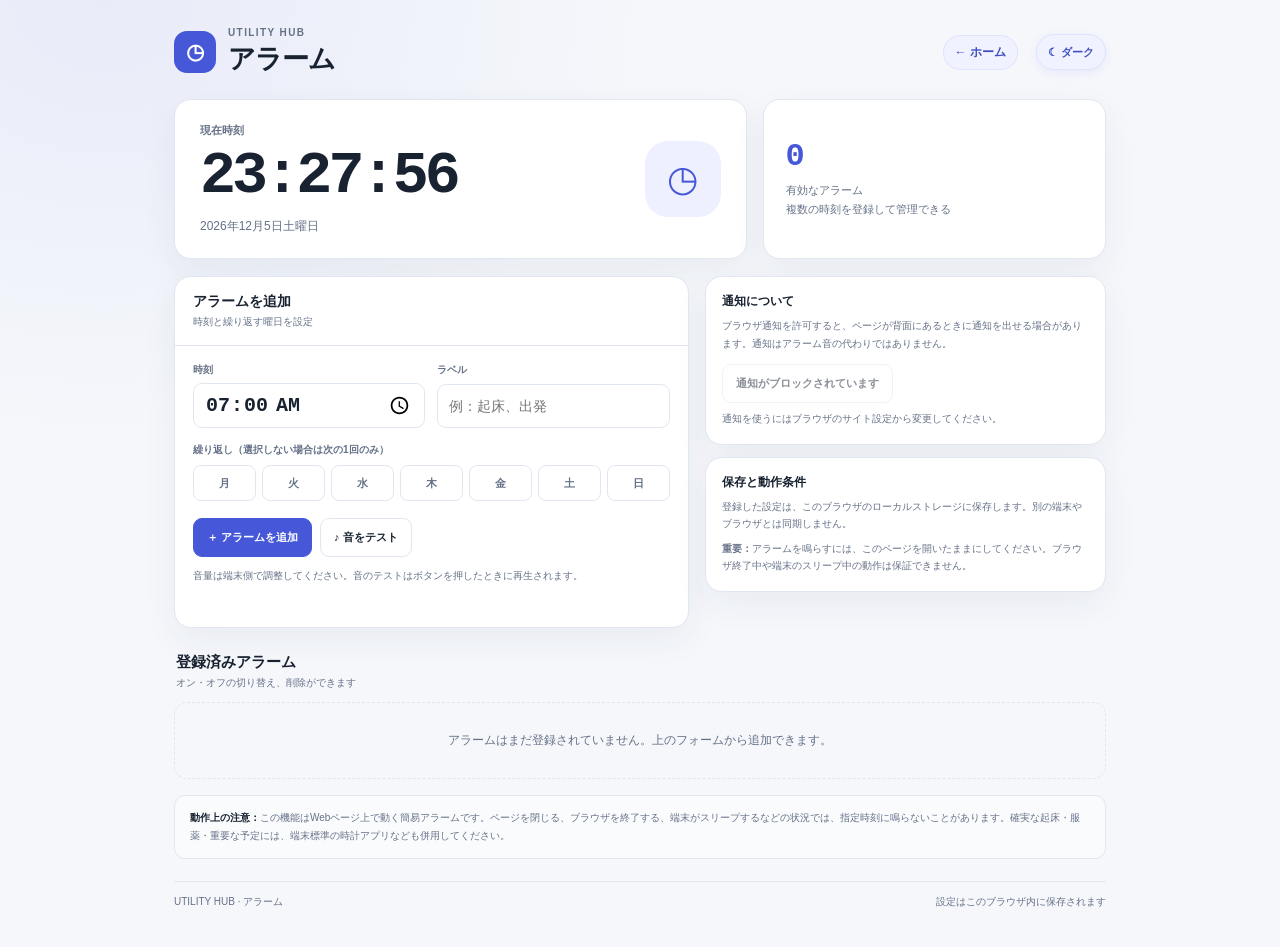
==== alarm.html @ e010d309 "Add browser alarm tool" ====
<!doctype html>
<html lang="ja">
<head>
  <meta charset="utf-8">
  <meta name="viewport" content="width=device-width, initial-scale=1">
  <meta name="theme-color" content="#f5f7fb">
  <title>UTILITY HUB | アラーム</title>
  <meta name="description" content="複数のアラームを登録し、曜日指定やスヌーズを設定できるブラウザアラームです。">
  <link rel="stylesheet" href="theme.css?v=20261124-alarm1">
  <script src="theme.js"></script>
  <style>
    :root {
      color-scheme: light;
      --ink: #182230;
      --muted: #657187;
      --line: #e1e7f0;
      --panel: #ffffff;
      --canvas: #f5f7fb;
      --accent: #4658d8;
      --accent-soft: #eef0ff;
      --shadow: 0 12px 34px rgba(28,43,77,.06);
    }
    * { box-sizing: border-box; }
    body {
      margin: 0; min-width: 320px; min-height: 100vh; color: var(--ink);
      background: radial-gradient(ellipse at 8% 0%, rgba(70,88,216,.07), transparent 34rem), var(--canvas);
      font-family: -apple-system, BlinkMacSystemFont, "Segoe UI", "Noto Sans JP", "Hiragino Kaku Gothic ProN", Meiryo, sans-serif;
    }
    button, input { font: inherit; }
    button { cursor: pointer; }
    .shell { width: min(980px,100%); margin: 0 auto; padding: 27px 24px 38px; }
    .topbar { display:flex; align-items:center; justify-content:space-between; gap:14px; margin-bottom:22px; }
    .brand { display:flex; align-items:center; gap:12px; min-width:0; }
    .brand-mark { display:grid; width:42px; height:42px; flex:0 0 42px; place-items:center; border-radius:13px; background:var(--accent); color:#fff; font-size:21px; font-weight:800; }
    .eyebrow { margin:0 0 3px; color:var(--muted); font-size:10px; font-weight:800; letter-spacing:.14em; }
    h1 { margin:0; font-size:clamp(20px,2.5vw,27px); font-weight:800; letter-spacing:-.04em; }
    .topbar-actions { display:flex; align-items:center; gap:8px; }
    .home-link { padding:8px 11px; border:1px solid #dfe3ff; border-radius:999px; background:#f0f2ff; color:#3e4dc0; font-size:12px; font-weight:700; text-decoration:none; white-space:nowrap; }
    .hero { display:grid; grid-template-columns:minmax(0,1.25fr) minmax(220px,.75fr); gap:16px; margin-bottom:17px; }
    .panel { min-width:0; border:1px solid var(--line); border-radius:17px; background:var(--panel); box-shadow:var(--shadow); overflow:hidden; }
    .clock-panel { display:flex; align-items:center; justify-content:space-between; gap:18px; padding:23px 25px; }
    .clock-label { color:var(--muted); font-size:11px; font-weight:750; }
    .clock { margin-top:4px; font:750 clamp(38px,7vw,60px)/1.15 ui-monospace,SFMono-Regular,Menlo,monospace; letter-spacing:-.065em; font-variant-numeric:tabular-nums; }
    .today { margin-top:7px; color:var(--muted); font-size:12px; }
    .clock-symbol { display:grid; width:76px; height:76px; flex:0 0 76px; place-items:center; border-radius:23px; background:var(--accent-soft); color:var(--accent); font-size:36px; }
    .summary-panel { display:flex; flex-direction:column; justify-content:center; padding:20px 22px; }
    .summary-number { font:800 32px/1.1 ui-monospace,SFMono-Regular,Menlo,monospace; color:var(--accent); }
    .summary-caption { margin-top:7px; color:var(--muted); font-size:11px; line-height:1.7; }
    .section-heading { display:flex; align-items:end; justify-content:space-between; gap:12px; margin:25px 2px 12px; }
    .section-heading h2 { margin:0; font-size:15px; font-weight:800; }
    .section-heading p { margin:4px 0 0; color:var(--muted); font-size:10px; }
    .alarm-layout { display:grid; grid-template-columns:minmax(0,1fr) minmax(270px,.78fr); align-items:start; gap:16px; }
    .panel-heading { padding:16px 18px; border-bottom:1px solid var(--line); }
    .panel-heading h2 { margin:0; font-size:14px; font-weight:800; }
    .panel-heading p { margin:4px 0 0; color:var(--muted); font-size:10px; }
    .panel-body { padding:17px 18px; }
    .form-grid { display:grid; grid-template-columns:1fr 1fr; gap:12px; }
    .field { display:grid; gap:6px; min-width:0; }
    .field label, .field-title { color:var(--muted); font-size:10px; font-weight:800; }
    .field input {
      width:100%; min-height:43px; padding:8px 11px; border:1px solid var(--line); border-radius:9px;
      outline:none; background:var(--panel); color:var(--ink); font-size:14px;
    }
    .field input:focus { border-color:var(--accent); box-shadow:0 0 0 3px rgba(70,88,216,.1); }
    input[type="time"] { font:700 20px ui-monospace,SFMono-Regular,Menlo,monospace; font-variant-numeric:tabular-nums; }
    .repeat-section { margin-top:15px; }
    .repeat-days { display:grid; grid-template-columns:repeat(7,minmax(0,1fr)); gap:6px; margin-top:8px; }
    .day-option { position:relative; display:block; }
    .day-option input { position:absolute; opacity:0; pointer-events:none; }
    .day-option span {
      display:grid; min-height:36px; place-items:center; border:1px solid var(--line); border-radius:8px;
      background:var(--panel); color:var(--muted); font-size:11px; font-weight:750; cursor:pointer;
    }
    .day-option input:checked + span { color:var(--accent); background:var(--accent-soft); border-color:#aeb8f3; }
    .day-option input:focus-visible + span { outline:3px solid rgba(130,146,255,.35); outline-offset:2px; }
    .form-actions { display:flex; flex-wrap:wrap; gap:8px; margin-top:17px; }
    .button { min-height:39px; padding:9px 13px; border:1px solid var(--line); border-radius:9px; background:var(--panel); color:var(--ink); font-size:11px; font-weight:750; }
    .button.primary { border-color:var(--accent); background:var(--accent); color:#fff; }
    .button:hover { filter:brightness(.97); }
    .button:disabled { cursor:not-allowed; opacity:.5; }
    .form-hint { margin:11px 0 0; color:var(--muted); font-size:10px; line-height:1.65; }
    .alarm-list { display:grid; gap:9px; }
    .alarm-empty { padding:27px 15px; border:1px dashed var(--line); border-radius:13px; color:var(--muted); text-align:center; font-size:12px; line-height:1.8; }
    .alarm-card { display:grid; grid-template-columns:minmax(0,1fr) auto; align-items:center; gap:12px; padding:14px 15px; border:1px solid var(--line); border-radius:13px; background:var(--panel); }
    .alarm-card.is-off { opacity:.62; }
    .alarm-time { font:750 27px/1.2 ui-monospace,SFMono-Regular,Menlo,monospace; letter-spacing:-.04em; font-variant-numeric:tabular-nums; }
    .alarm-label { overflow:hidden; margin-top:4px; color:var(--ink); font-size:12px; font-weight:750; text-overflow:ellipsis; white-space:nowrap; }
    .alarm-detail { margin-top:5px; color:var(--muted); font-size:10px; line-height:1.6; }
    .alarm-controls { display:flex; align-items:center; gap:7px; }
    .toggle-button { min-width:58px; padding:8px 10px; border:1px solid #c7ceef; border-radius:999px; background:var(--accent-soft); color:var(--accent); font-size:10px; font-weight:800; }
    .toggle-button[aria-pressed="false"] { border-color:var(--line); background:transparent; color:var(--muted); }
    .delete-button { width:32px; height:32px; border:1px solid var(--line); border-radius:8px; background:transparent; color:var(--muted); font-size:15px; }
    .side-stack { display:grid; gap:12px; }
    .side-card { padding:16px; }
    .side-card h3 { margin:0; font-size:12px; }
    .side-card p { margin:7px 0 0; color:var(--muted); font-size:10px; line-height:1.75; }
    .ring-panel { margin:0 0 16px; padding:17px; border:1px solid #e9a3a0; border-radius:14px; background:#fff4f2; color:#772b26; }
    .ring-panel[hidden] { display:none; }
    .ring-panel h2 { margin:0; font-size:15px; }
    .ring-panel p { margin:5px 0 12px; font-size:11px; }
    .ring-entry { display:flex; align-items:center; justify-content:space-between; gap:10px; padding:9px 0; border-top:1px solid rgba(160,60,50,.18); }
    .ring-entry strong { font-size:12px; }
    .ring-actions { display:flex; gap:6px; }
    .ring-actions button { padding:7px 9px; border:1px solid #d99b96; border-radius:8px; background:#fff; color:#772b26; font-size:10px; font-weight:800; }
    .ring-actions .snooze { background:#772b26; border-color:#772b26; color:#fff; }
    .notice { margin-top:16px; padding:13px 15px; border:1px solid var(--line); border-radius:11px; background:rgba(255,255,255,.55); color:var(--muted); font-size:10px; line-height:1.8; }
    .notice strong { color:var(--ink); }
    .status-line { min-height:17px; margin-top:8px; color:var(--muted); font-size:10px; }
    footer { display:flex; justify-content:space-between; flex-wrap:wrap; gap:8px 14px; margin-top:22px; padding-top:13px; border-top:1px solid var(--line); color:var(--muted); font-size:10px; }
    @media(max-width:760px) {
      .hero { grid-template-columns:1fr; }
      .summary-panel { min-height:95px; }
      .alarm-layout { grid-template-columns:1fr; }
    }
    @media(max-width:520px) {
      .shell { padding:19px 13px 28px; }
      .topbar { align-items:flex-start; }
      .brand-mark { width:38px; height:38px; flex-basis:38px; }
      .home-link { padding:7px 9px; font-size:10px; }
      .clock-panel { padding:19px; }
      .clock-symbol { width:58px; height:58px; flex-basis:58px; border-radius:18px; font-size:28px; }
      .panel-body { padding:14px; }
      .form-grid { grid-template-columns:1fr; }
      .alarm-time { font-size:24px; }
      .alarm-card { padding:12px; }
      .alarm-controls { gap:5px; }
      .toggle-button { min-width:52px; padding:7px 8px; }
    }
    @media(max-width:360px) {
      .topbar { flex-wrap:wrap; }
      .repeat-days { gap:3px; }
      .day-option span { min-height:33px; font-size:10px; }
      .ring-entry { align-items:flex-start; flex-direction:column; }
    }
    html[data-theme="dark"] body { background:var(--canvas) !important; }
    html[data-theme="dark"] .clock-panel,
    html[data-theme="dark"] .summary-panel,
    html[data-theme="dark"] .alarm-card,
    html[data-theme="dark"] .side-card { background:#172337 !important; border-color:var(--line) !important; color:var(--ink) !important; }
    html[data-theme="dark"] .clock,
    html[data-theme="dark"] .alarm-time,
    html[data-theme="dark"] .alarm-label,
    html[data-theme="dark"] .side-card h3 { color:var(--ink) !important; }
    html[data-theme="dark"] .clock-symbol { background:#2c3965 !important; color:#d7ddff !important; }
    html[data-theme="dark"] .day-option span,
    html[data-theme="dark"] .button,
    html[data-theme="dark"] .delete-button { background:#202d42; border-color:var(--line); color:var(--ink); }
    html[data-theme="dark"] .day-option input:checked + span { background:#2c3965; border-color:#5366a8; color:#e5e9ff; }
    html[data-theme="dark"] .button.primary { background:#5366df !important; border-color:#6878ef !important; color:#fff !important; }
    html[data-theme="dark"] .ring-panel { color:#ffd9d5; background:#38201f; border-color:#87514d; }
    html[data-theme="dark"] .ring-entry { border-color:#70433f; }
    html[data-theme="dark"] .ring-actions button { color:#ffd9d5; background:#4b2927; border-color:#87514d; }
    html[data-theme="dark"] .ring-actions .snooze { color:#fff; background:#a64d46; border-color:#a64d46; }
    html[data-theme="dark"] .notice { background:#172337; border-color:var(--line); }
    html[data-theme="dark"] .notice strong { color:var(--ink); }
  </style>
</head>
<body>
  <main class="shell">
    <header class="topbar">
      <div class="brand">
        <div class="brand-mark" aria-hidden="true">◷</div>
        <div>
          <p class="eyebrow">UTILITY HUB</p>
          <h1>アラーム</h1>
        </div>
      </div>
      <div class="topbar-actions">
        <a class="home-link" href="index.html">← ホーム</a>
      </div>
    </header>

    <section class="hero" aria-label="現在時刻とアラームの概要">
      <div class="panel clock-panel">
        <div>
          <div class="clock-label">現在時刻</div>
          <div class="clock" id="clock">--:--:--</div>
          <div class="today" id="today">日付を読み込み中</div>
        </div>
        <div class="clock-symbol" aria-hidden="true">◷</div>
      </div>
      <div class="panel summary-panel">
        <div class="summary-number" id="enabled-count">0</div>
        <div class="summary-caption">有効なアラーム<br>複数の時刻を登録して管理できる</div>
      </div>
    </section>

    <section class="ring-panel" id="ring-panel" aria-live="assertive" hidden>
      <h2>アラーム鳴動中</h2>
      <p>停止するか、5分後にもう一度知らせるか選択してください。</p>
      <div id="ring-list"></div>
    </section>

    <div class="alarm-layout">
      <section class="panel">
        <div class="panel-heading">
          <h2>アラームを追加</h2>
          <p>時刻と繰り返す曜日を設定</p>
        </div>
        <form class="panel-body" id="alarm-form">
          <div class="form-grid">
            <div class="field">
              <label for="alarm-time">時刻</label>
              <input id="alarm-time" type="time" value="07:00" required>
            </div>
            <div class="field">
              <label for="alarm-label">ラベル</label>
              <input id="alarm-label" type="text" maxlength="40" placeholder="例：起床、出発">
            </div>
          </div>
          <div class="repeat-section">
            <div class="field-title">繰り返し（選択しない場合は次の1回のみ）</div>
            <div class="repeat-days" role="group" aria-label="繰り返す曜日">
              <label class="day-option"><input type="checkbox" value="1"><span>月</span></label>
              <label class="day-option"><input type="checkbox" value="2"><span>火</span></label>
              <label class="day-option"><input type="checkbox" value="3"><span>水</span></label>
              <label class="day-option"><input type="checkbox" value="4"><span>木</span></label>
              <label class="day-option"><input type="checkbox" value="5"><span>金</span></label>
              <label class="day-option"><input type="checkbox" value="6"><span>土</span></label>
              <label class="day-option"><input type="checkbox" value="0"><span>日</span></label>
            </div>
          </div>
          <div class="form-actions">
            <button class="button primary" type="submit">＋ アラームを追加</button>
            <button class="button" type="button" id="test-sound">♪ 音をテスト</button>
          </div>
          <p class="form-hint">音量は端末側で調整してください。音のテストはボタンを押したときに再生されます。</p>
          <div class="status-line" id="form-status" role="status"></div>
        </form>
      </section>

      <aside class="side-stack">
        <section class="panel side-card">
          <h3>通知について</h3>
          <p>ブラウザ通知を許可すると、ページが背面にあるときに通知を出せる場合があります。通知はアラーム音の代わりではありません。</p>
          <button class="button" type="button" id="notification-button" style="margin-top:12px">通知を許可する</button>
          <p id="notification-status" role="status"></p>
        </section>
        <section class="panel side-card">
          <h3>保存と動作条件</h3>
          <p>登録した設定は、このブラウザのローカルストレージに保存します。別の端末やブラウザとは同期しません。</p>
          <p><strong>重要：</strong>アラームを鳴らすには、このページを開いたままにしてください。ブラウザ終了中や端末のスリープ中の動作は保証できません。</p>
        </section>
      </aside>
    </div>

    <section>
      <div class="section-heading">
        <div>
          <h2>登録済みアラーム</h2>
          <p>オン・オフの切り替え、削除ができます</p>
        </div>
      </div>
      <div class="alarm-list" id="alarm-list">
        <div class="alarm-empty">アラームはまだ登録されていません。</div>
      </div>
    </section>

    <div class="notice">
      <strong>動作上の注意：</strong>この機能はWebページ上で動く簡易アラームです。ページを閉じる、ブラウザを終了する、端末がスリープするなどの状況では、指定時刻に鳴らないことがあります。確実な起床・服薬・重要な予定には、端末標準の時計アプリなども併用してください。
    </div>

    <footer>
      <span>UTILITY HUB · アラーム</span>
      <span>設定はこのブラウザ内に保存されます</span>
    </footer>
  </main>

  <script>
    (function () {
      "use strict";

      const STORAGE_KEY = "utility-hub-alarms-v1";
      const LATE_GRACE_MS = 2 * 60 * 1000;
      const SNOOZE_MS = 5 * 60 * 1000;
      const alarms = loadAlarms();
      const ringingIds = new Set();
      let audioContext = null;
      let buzzerTimer = null;
      let toneIndex = 0;

      const clockElement = document.getElementById("clock");
      const todayElement = document.getElementById("today");
      const countElement = document.getElementById("enabled-count");
      const alarmListElement = document.getElementById("alarm-list");
      const ringPanel = document.getElementById("ring-panel");
      const ringListElement = document.getElementById("ring-list");
      const statusElement = document.getElementById("form-status");

      function loadAlarms() {
        try {
          const value = JSON.parse(localStorage.getItem(STORAGE_KEY) || "[]");
          if (!Array.isArray(value)) return [];
          return value.filter(function (alarm) {
            return alarm && typeof alarm.id === "string" &&
              /^\d{2}:\d{2}$/.test(alarm.time) &&
              Array.isArray(alarm.days);
          }).map(function (alarm) {
            return {
              id: alarm.id,
              time: alarm.time,
              label: String(alarm.label || "アラーム").slice(0, 40),
              days: alarm.days.map(Number).filter(function (day) { return day >= 0 && day <= 6; }),
              enabled: Boolean(alarm.enabled),
              nextAt: Number.isFinite(Number(alarm.nextAt)) ? Number(alarm.nextAt) : null,
              snoozeUntil: Number.isFinite(Number(alarm.snoozeUntil)) ? Number(alarm.snoozeUntil) : null
            };
          });
        } catch (error) {
          return [];
        }
      }

      function saveAlarms() {
        try {
          localStorage.setItem(STORAGE_KEY, JSON.stringify(alarms));
        } catch (error) {
          setStatus("保存できませんでした。ブラウザの保存容量やプライベート設定を確認してください。");
        }
      }

      function setStatus(message) {
        statusElement.textContent = message || "";
      }

      function nextOccurrence(time, days, afterTime) {
        const parts = time.split(":").map(Number);
        const hour = parts[0];
        const minute = parts[1];
        const base = new Date(afterTime);
        for (let offset = 0; offset <= 7; offset += 1) {
          const candidate = new Date(base);
          candidate.setDate(base.getDate() + offset);
          candidate.setHours(hour, minute, 0, 0);
          const dayAllowed = days.length === 0 || days.indexOf(candidate.getDay()) !== -1;
          if (dayAllowed && candidate.getTime() > afterTime) {
            return candidate.getTime();
          }
        }
        return null;
      }

      function updateClock() {
        const now = new Date();
        clockElement.textContent = now.toLocaleTimeString("ja-JP", {
          hour: "2-digit", minute: "2-digit", second: "2-digit", hour12: false
        });
        todayElement.textContent = now.toLocaleDateString("ja-JP", {
          year: "numeric", month: "long", day: "numeric", weekday: "long"
        });
      }

      function formatNext(timestamp) {
        if (!timestamp) return "次回時刻は未設定";
        return "次回 " + new Date(timestamp).toLocaleString("ja-JP", {
          month: "numeric", day: "numeric", weekday: "short",
          hour: "2-digit", minute: "2-digit", hour12: false
        });
      }

      function repeatText(days) {
        if (!days || days.length === 0) return "1回のみ";
        const labels = ["日", "月", "火", "水", "木", "金", "土"];
        return days.slice().sort(function (a, b) {
          return [1, 2, 3, 4, 5, 6, 0].indexOf(a) - [1, 2, 3, 4, 5, 6, 0].indexOf(b);
        }).map(function (day) { return labels[day]; }).join("・") + "曜日";
      }

      function makeElement(tag, className, text) {
        const element = document.createElement(tag);
        if (className) element.className = className;
        if (text !== undefined) element.textContent = text;
        return element;
      }

      function renderAlarms() {
        alarmListElement.textContent = "";
        const enabledCount = alarms.filter(function (alarm) { return alarm.enabled; }).length;
        countElement.textContent = String(enabledCount);

        if (alarms.length === 0) {
          alarmListElement.appendChild(makeElement("div", "alarm-empty",
            "アラームはまだ登録されていません。上のフォームから追加できます。"));
          return;
        }

        alarms.slice().sort(function (a, b) {
          return a.time.localeCompare(b.time);
        }).forEach(function (alarm) {
          const card = makeElement("article", "alarm-card" + (alarm.enabled ? "" : " is-off"));
          const info = makeElement("div", "alarm-info");
          info.appendChild(makeElement("div", "alarm-time", alarm.time));
          info.appendChild(makeElement("div", "alarm-label", alarm.label || "アラーム"));
          let detailText = repeatText(alarm.days);
          if (alarm.snoozeUntil) {
            detailText += " · スヌーズ " + formatNext(alarm.snoozeUntil).replace("次回 ", "");
          } else if (alarm.enabled) {
            detailText += " · " + formatNext(alarm.nextAt);
          }
          info.appendChild(makeElement("div", "alarm-detail", detailText));

          const controls = makeElement("div", "alarm-controls");
          const toggle = makeElement("button", "toggle-button", alarm.enabled ? "オン" : "オフ");
          toggle.type = "button";
          toggle.setAttribute("aria-pressed", String(alarm.enabled));
          toggle.setAttribute("aria-label", alarm.label + "を" + (alarm.enabled ? "オフ" : "オン") + "にする");
          toggle.addEventListener("click", function () {
            alarm.enabled = !alarm.enabled;
            alarm.snoozeUntil = null;
            ringingIds.delete(alarm.id);
            if (alarm.enabled) {
              alarm.nextAt = nextOccurrence(alarm.time, alarm.days, Date.now());
              unlockAudio();
            } else {
              alarm.nextAt = null;
            }
            stopBuzzerIfIdle();
            saveAlarms();
            renderAlarms();
            renderRinging();
          });

          const remove = makeElement("button", "delete-button", "×");
          remove.type = "button";
          remove.setAttribute("aria-label", alarm.label + "を削除");
          remove.addEventListener("click", function () {
            const index = alarms.findIndex(function (item) { return item.id === alarm.id; });
            if (index !== -1) alarms.splice(index, 1);
            ringingIds.delete(alarm.id);
            stopBuzzerIfIdle();
            saveAlarms();
            renderAlarms();
            renderRinging();
          });
          controls.append(toggle, remove);
          card.append(info, controls);
          alarmListElement.appendChild(card);
        });
      }

      function renderRinging() {
        ringListElement.textContent = "";
        const active = alarms.filter(function (alarm) { return ringingIds.has(alarm.id); });
        ringPanel.hidden = active.length === 0;
        active.forEach(function (alarm) {
          const row = makeElement("div", "ring-entry");
          row.appendChild(makeElement("strong", "", alarm.time + " · " + alarm.label));
          const actions = makeElement("div", "ring-actions");
          const snooze = makeElement("button", "snooze", "5分スヌーズ");
          snooze.type = "button";
          snooze.addEventListener("click", function () {
            alarm.snoozeUntil = Date.now() + SNOOZE_MS;
            ringingIds.delete(alarm.id);
            stopBuzzerIfIdle();
            saveAlarms();
            renderAlarms();
            renderRinging();
          });
          const dismiss = makeElement("button", "", "停止");
          dismiss.type = "button";
          dismiss.addEventListener("click", function () {
            ringingIds.delete(alarm.id);
            alarm.snoozeUntil = null;
            stopBuzzerIfIdle();
            saveAlarms();
            renderAlarms();
            renderRinging();
          });
          actions.append(snooze, dismiss);
          row.appendChild(actions);
          ringListElement.appendChild(row);
        });
      }

      function unlockAudio() {
        const AudioContextClass = window.AudioContext || window.webkitAudioContext;
        if (!AudioContextClass) return;
        try {
          if (!audioContext) audioContext = new AudioContextClass();
          if (audioContext.state === "suspended") audioContext.resume().catch(function () {});
        } catch (error) {
          // Audio can be unavailable in some browser configurations.
        }
      }

      function playTone(frequency, duration) {
        unlockAudio();
        if (!audioContext || audioContext.state !== "running") return;
        try {
          const oscillator = audioContext.createOscillator();
          const gain = audioContext.createGain();
          const start = audioContext.currentTime;
          oscillator.type = "sine";
          oscillator.frequency.setValueAtTime(frequency, start);
          gain.gain.setValueAtTime(0.0001, start);
          gain.gain.exponentialRampToValueAtTime(0.16, start + 0.025);
          gain.gain.exponentialRampToValueAtTime(0.0001, start + duration);
          oscillator.connect(gain);
          gain.connect(audioContext.destination);
          oscillator.start(start);
          oscillator.stop(start + duration + 0.02);
        } catch (error) {
          // Audio output may be blocked by the browser or device.
        }
      }

      function startBuzzer() {
        if (buzzerTimer) return;
        toneIndex = 0;
        playTone(880, 0.38);
        buzzerTimer = window.setInterval(function () {
          const frequencies = [880, 660, 880, 990];
          playTone(frequencies[toneIndex % frequencies.length], 0.38);
          toneIndex += 1;
        }, 650);
      }

      function stopBuzzerIfIdle() {
        if (ringingIds.size === 0 && buzzerTimer) {
          window.clearInterval(buzzerTimer);
          buzzerTimer = null;
        }
      }

      function announceAlarm(alarm) {
        startBuzzer();
        if ("Notification" in window && Notification.permission === "granted") {
          try {
            new Notification("アラーム", {
              body: alarm.time + " · " + alarm.label,
              tag: "utility-hub-alarm-" + alarm.id
            });
          } catch (error) {
            // Notifications are optional; the in-page alarm remains available.
          }
        }
      }

      function checkAlarms() {
        const now = Date.now();
        let changed = false;
        alarms.forEach(function (alarm) {
          if (alarm.snoozeUntil && now >= alarm.snoozeUntil) {
            alarm.snoozeUntil = null;
            ringingIds.add(alarm.id);
            announceAlarm(alarm);
            changed = true;
            return;
          }
          if (!alarm.enabled || !alarm.nextAt || now < alarm.nextAt) return;

          const lateness = now - alarm.nextAt;
          if (lateness <= LATE_GRACE_MS) {
            ringingIds.add(alarm.id);
            announceAlarm(alarm);
          }
          if (alarm.days.length > 0) {
            alarm.nextAt = nextOccurrence(alarm.time, alarm.days, now);
          } else {
            alarm.enabled = false;
            alarm.nextAt = null;
          }
          changed = true;
        });
        if (changed) {
          saveAlarms();
          renderAlarms();
          renderRinging();
        }
      }

      document.getElementById("alarm-form").addEventListener("submit", function (event) {
        event.preventDefault();
        const time = document.getElementById("alarm-time").value;
        const label = document.getElementById("alarm-label").value.trim() || "アラーム";
        const days = Array.from(document.querySelectorAll(".repeat-days input:checked"))
          .map(function (input) { return Number(input.value); });
        if (!/^\d{2}:\d{2}$/.test(time)) {
          setStatus("時刻を入力してください。");
          return;
        }
        const alarm = {
          id: String(Date.now()) + "-" + Math.random().toString(36).slice(2, 8),
          time: time,
          label: label,
          days: days,
          enabled: true,
          nextAt: nextOccurrence(time, days, Date.now()),
          snoozeUntil: null
        };
        alarms.push(alarm);
        unlockAudio();
        saveAlarms();
        renderAlarms();
        setStatus("「" + label + "」を登録しました。");
        document.getElementById("alarm-label").value = "";
      });

      document.getElementById("test-sound").addEventListener("click", function () {
        unlockAudio();
        playTone(880, 0.28);
        window.setTimeout(function () { playTone(660, 0.28); }, 350);
        setStatus("音を再生しました。聞こえない場合は端末の音量やブラウザの設定を確認してください。");
      });

      document.getElementById("notification-button").addEventListener("click", function () {
        const status = document.getElementById("notification-status");
        if (!("Notification" in window)) {
          status.textContent = "このブラウザは通知に対応していません。";
          return;
        }
        Notification.requestPermission().then(function (permission) {
          status.textContent = permission === "granted"
            ? "通知が許可されました。"
            : "通知は許可されませんでした。";
          updateNotificationButton();
        }).catch(function () {
          status.textContent = "通知の許可を取得できませんでした。";
        });
      });

      function updateNotificationButton() {
        const button = document.getElementById("notification-button");
        const status = document.getElementById("notification-status");
        if (!("Notification" in window)) {
          button.textContent = "通知に非対応";
          button.disabled = true;
          status.textContent = "ブラウザ通知は利用できません。";
        } else if (Notification.permission === "granted") {
          button.textContent = "通知は許可済み";
          button.disabled = true;
          status.textContent = "アラーム時に通知を表示します。";
        } else if (Notification.permission === "denied") {
          button.textContent = "通知がブロックされています";
          button.disabled = true;
          status.textContent = "通知を使うにはブラウザのサイト設定から変更してください。";
        }
      }

      function recoverMissedAlarms() {
        const now = Date.now();
        let changed = false;
        alarms.forEach(function (alarm) {
          if (alarm.snoozeUntil && alarm.snoozeUntil <= now) {
            if (now - alarm.snoozeUntil <= LATE_GRACE_MS) {
              ringingIds.add(alarm.id);
              announceAlarm(alarm);
            }
            alarm.snoozeUntil = null;
            changed = true;
          }
          if (alarm.enabled && alarm.nextAt && alarm.nextAt <= now) {
            if (now - alarm.nextAt <= LATE_GRACE_MS) {
              ringingIds.add(alarm.id);
              announceAlarm(alarm);
            }
            if (alarm.days.length > 0) {
              alarm.nextAt = nextOccurrence(alarm.time, alarm.days, now);
            } else {
              alarm.enabled = false;
              alarm.nextAt = null;
            }
            changed = true;
          }
        });
        if (changed) saveAlarms();
      }

      updateClock();
      window.setInterval(updateClock, 250);
      alarms.forEach(function (alarm) {
        if (alarm.enabled && !alarm.nextAt) {
          alarm.nextAt = nextOccurrence(alarm.time, alarm.days, Date.now());
        }
      });
      recoverMissedAlarms();
      renderAlarms();
      renderRinging();
      updateNotificationButton();
      window.setInterval(checkAlarms, 1000);
      document.addEventListener("visibilitychange", function () {
        if (!document.hidden) checkAlarms();
      });
      window.addEventListener("pagehide", function () {
        if (buzzerTimer) window.clearInterval(buzzerTimer);
      });
      saveAlarms();
    })();
  </script>
</body>
</html>
---- theme.css ----
/* Shared UTILITY HUB theme. Pages opt in by loading this file. */
html[data-theme="dark"] {
  color-scheme: dark;
  --ink: #e8edf7;
  --muted: #a6b2c5;
  --line: #344257;
  --panel: #182335;
  --canvas: #0d1420;
  --accent: #a4b0ff;
  --accent-soft: #273158;
  --soft: #273158;
  --shadow: 0 14px 38px rgba(0, 0, 0, 0.28);
}

html[data-theme="dark"] body {
  color: var(--ink) !important;
  background-color: var(--canvas) !important;
}

html[data-theme="dark"] :is(
  .panel, .featured, .coming-card, .guide, .history-item, .result-box,
  .convert-result, .wave-wrap, .drop, .saved-note, .saved-section,
  .character-count-panel, .library-section, .library-sidebar,
  .library-note-row, .preview-wrap, .preview-box, .stage, .canvas-wrap,
  .pdf-controls, .pdf-placeholder, .file-card, .file-item, .frame-card,
  .frame-item, .tool-card, .card, .workspace-card
) {
  color: var(--ink);
  background-color: var(--panel) !important;
  border-color: var(--line) !important;
  box-shadow: var(--shadow);
}

html[data-theme="dark"] :is(.drop, .drop-area, .dropzone) {
  background: #121d2d !important;
  border-color: #52627e !important;
  color: var(--ink) !important;
}

html[data-theme="dark"] :is(.drop.drag, .drop.is-dragging, .dropzone.drag) {
  background: #202d4b !important;
  border-color: var(--accent) !important;
}

html[data-theme="dark"] :is(
  .panel-heading, .panel-head, .panel-header, .group, .tabs,
  .pdf-control-head, .library-section-header, .library-main-header,
  .saved-note-expanded, footer, .footer, .footer-meta
) {
  border-color: var(--line) !important;
}

html[data-theme="dark"] :is(
  h1, h2, h3, h4, .brand-name, .eyebrow, .top-note, .hero p,
  .intro, .section-caption, .panel-subtitle, .panel h2, .group-title,
  .field label, .field-row label, .expression-label, .input-hint,
  .sub, .back, .file-meta, .playtime, .history-expression,
  .history-result, .saved-description, .saved-note-title,
  .saved-note-excerpt, .saved-note-date, .library-description,
  .library-note-title, .library-note-excerpt, .library-sidebar-title,
  .character-count-label, .guide p, .guide code, .tool-label,
  .coming-card p, .status, #calc-status, #preview, #result,
  .pdf-status, .empty-state, .hint, .muted
) {
  color: var(--ink) !important;
}

html[data-theme="dark"] :is(
  .eyebrow, .top-note, .intro, .section-caption, .panel-subtitle,
  .input-hint, .sub, .back, .file-meta, .playtime,
  .history-expression, .saved-description, .saved-note-excerpt,
  .saved-note-date, .library-description, .library-note-excerpt,
  .library-sidebar-title, .character-count-hint, .coming-card p,
  .footer, footer, .muted, .hint, #calc-status
) {
  color: var(--muted) !important;
}

html[data-theme="dark"] :is(
  .kicker, .hero-kicker, .home-link, .version-pill, .chip,
  .example, .tool-icon, .memo-menu-count, .saved-count,
  .library-folder-button.is-active, .tab.active
) {
  color: var(--accent) !important;
  background-color: var(--accent-soft) !important;
  border-color: #414f83 !important;
}

html[data-theme="dark"] :is(
  .coming-icon, .angle-switch, .angle-switch button.active,
  .key.function, .swap-button, .history-actions button,
  .saved-tools-row, .library-folder-button
) {
  color: var(--ink) !important;
  background-color: #202d42 !important;
  border-color: var(--line) !important;
}

html[data-theme="dark"] :is(
  button, .btn, .small-button, .utility-button, .example,
  .tab, .history-actions button
):not(.primary-button):not(.primary):not(.pri):not(.key.equals) {
  color: var(--ink);
  background-color: #202d42;
  border-color: var(--line);
}

html[data-theme="dark"] :is(
  button, .btn, .small-button, .utility-button, .example,
  .tab, .history-actions button
):not(:disabled):not(.primary-button):not(.primary):not(.pri):not(.key.equals):hover {
  background-color: #2a3952;
  border-color: #536582;
}

html[data-theme="dark"] :is(
  .primary-button, .btn.primary, .btn.pri, .btn-primary,
  .key.equals, button.primary
) {
  color: #fff !important;
  background: #5366df !important;
  border-color: #6878ef !important;
}

html[data-theme="dark"] :is(
  input:not([type="range"]):not([type="checkbox"]):not([type="radio"]),
  select, textarea
) {
  color: var(--ink) !important;
  background-color: #111c2b !important;
  border-color: #3a4960 !important;
}

html[data-theme="dark"] :is(
  input:not([type="range"]):not([type="checkbox"]):not([type="radio"]),
  select, textarea
)::placeholder {
  color: #8794aa !important;
  opacity: 1;
}

html[data-theme="dark"] :is(input, select, textarea):focus {
  border-color: var(--accent) !important;
}

html[data-theme="dark"] :is(input[type="range"], input[type="checkbox"], input[type="radio"]) {
  accent-color: #8f9cff;
}

html[data-theme="dark"] :is(pre, code, .guide code, .saved-note-content pre) {
  color: #d9e4f8 !important;
  background-color: #111c2b !important;
  border-color: var(--line) !important;
}

html[data-theme="dark"] :is(.key.operator, .angle-switch button.active) {
  color: #c4ccff !important;
  background: #2c3965 !important;
}

html[data-theme="dark"] :is(.key.danger, .btn.danger, .error) {
  color: #ffaaa5 !important;
}

html[data-theme="dark"] :is(#result, .history-result, .convert-result) {
  color: #e0e6ff !important;
}

html[data-theme="dark"] :is(.saved-empty, .history-empty) {
  color: var(--muted) !important;
  border-color: #46546b !important;
  background: #142033 !important;
}

html[data-theme="dark"] .pdf-page {
  color: #1c2430 !important;
  background: #fff !important;
}

.theme-toggle {
  display: inline-flex;
  min-height: 36px;
  flex: 0 0 auto;
  align-items: center;
  justify-content: center;
  gap: 7px;
  margin-left: 10px;
  padding: 7px 11px;
  border: 1px solid #dfe3ff;
  border-radius: 999px;
  background: #f0f2ff;
  color: #3e4dc0;
  box-shadow: 0 3px 10px rgba(70, 88, 216, 0.08);
  font: inherit;
  font-size: 11px;
  font-weight: 750;
  white-space: nowrap;
  cursor: pointer;
  transition: background 120ms ease, border-color 120ms ease, transform 120ms ease;
}

.theme-toggle:hover {
  border-color: #aeb8f3;
  background: #e7eaff;
}

.theme-toggle:focus-visible {
  outline: 3px solid rgba(130, 146, 255, 0.35);
  outline-offset: 2px;
}

html[data-theme="dark"] .theme-toggle {
  color: #e3e8ff;
  background: #253252;
  border-color: #465786;
  box-shadow: 0 4px 14px rgba(0, 0, 0, 0.25);
}

html[data-theme="dark"] .theme-toggle:hover {
  background: #304064;
  border-color: #7182b8;
}

@media (max-width: 520px) {
  .theme-toggle {
    min-height: 33px;
    margin-left: 4px;
    padding: 6px 8px;
    font-size: 10px;
  }
}


/* CodeMirror paints its own editor surface, so theme it explicitly. */
html[data-theme="dark"] .source-editor {
  background: #111c2b !important;
  border-color: #3a4960 !important;
}

html[data-theme="dark"] .source-editor:focus-within {
  background: #111c2b !important;
  border-color: #8190ee !important;
}

html[data-theme="dark"] .source-editor .cm-editor {
  color: #e3eaf7 !important;
  background: #111c2b !important;
}

html[data-theme="dark"] .source-editor .cm-scroller {
  color: #e3eaf7 !important;
  background: #111c2b !important;
}

html[data-theme="dark"] .source-editor .cm-content {
  color: #e3eaf7 !important;
  caret-color: #aab5ff !important;
  background: transparent !important;
}

html[data-theme="dark"] .source-editor .cm-line {
  color: #e3eaf7 !important;
}

html[data-theme="dark"] .source-editor .cm-gutters {
  color: #8493aa !important;
  background: #172438 !important;
  border-right-color: #34445c !important;
}

html[data-theme="dark"] .source-editor .cm-gutterElement {
  color: #8493aa !important;
}

html[data-theme="dark"] .source-editor .cm-activeLine,
html[data-theme="dark"] .source-editor .cm-activeLineGutter {
  background: rgba(119, 139, 205, 0.13) !important;
}

html[data-theme="dark"] .source-editor .cm-cursor {
  border-left-color: #aab5ff !important;
}

html[data-theme="dark"] .source-editor .cm-selectionBackground,
html[data-theme="dark"] .source-editor .cm-content ::selection {
  background: rgba(120, 143, 255, 0.32) !important;
}

html[data-theme="dark"] #source,
html[data-theme="dark"] textarea#source,
html[data-theme="dark"] textarea#source:focus {
  color: #e3eaf7 !important;
  background: #111c2b !important;
  border-color: #3a4960 !important;
}

html[data-theme="dark"] .editor-hint {
  color: #a6b2c5 !important;
}


/* Keep the memo count as a small corner badge on the compact menu control. */
.memo-menu-button .memo-menu-count {
  position: absolute;
  top: -6px;
  right: -6px;
  min-width: 17px;
  height: 17px;
  padding: 0 4px;
  border: 1px solid #fff;
  border-radius: 999px;
  font-size: 9px;
  line-height: 1;
}

html[data-theme="dark"] .memo-menu-button .memo-menu-count {
  color: #eef0ff !important;
  background: #5366df !important;
  border-color: #182335 !important;
}


/* High-specificity fallback for CodeMirror and the LaTeX textarea. */
html[data-theme="dark"] body .editor-area #source-editor,
html[data-theme="dark"] body .editor-area #source-editor .cm-editor,
html[data-theme="dark"] body .editor-area #source-editor .cm-scroller,
html[data-theme="dark"] body .editor-area #source-editor .cm-content,
html[data-theme="dark"] body .editor-area #source-editor .cm-line {
  color: #e3eaf7 !important;
  background-color: #111c2b !important;
}

html[data-theme="dark"] body .editor-area #source-editor .cm-gutters,
html[data-theme="dark"] body .editor-area #source-editor .cm-gutterElement {
  color: #8493aa !important;
  background-color: #172438 !important;
}

html[data-theme="dark"] body .editor-area #source {
  color: #e3eaf7 !important;
  background-color: #111c2b !important;
  border-color: #3a4960 !important;
}


/* Contrast audit: replace leftover light surfaces in dark mode.
   background-color alone does not remove gradients or images from background shorthand. */
html[data-theme="dark"] body {
  background: var(--canvas) !important;
}

/* High-contrast result surfaces and cards across all tools. */
html[data-theme="dark"] :is(
  .result-box, .deviation-result, .convert-result, .guide,
  .notice, .effect-info, .pdf-control-block, .file-row,
  .empty, .empty-message, .history-item, .saved-empty
) {
  color: var(--ink) !important;
  background: #172337 !important;
  border-color: var(--line) !important;
}

/* The home screen's featured tool cards use a light gradient in their page CSS. */
html[data-theme="dark"] .featured {
  color: var(--ink) !important;
  background: #172337 !important;
  border-color: var(--line) !important;
}
html[data-theme="dark"] .featured p,
html[data-theme="dark"] .featured h2,
html[data-theme="dark"] .featured h3 {
  color: var(--ink) !important;
}
html[data-theme="dark"] .featured .open-label,
html[data-theme="dark"] .featured .tool-label {
  color: var(--accent) !important;
}

/* Calculator result values were explicitly colored for the light gradient. */
html[data-theme="dark"] :is(#result, #deviation-value, .history-result, .convert-result) {
  color: #e8edf7 !important;
}
html[data-theme="dark"] :is(#result, #deviation-value).error {
  color: #ffaaa5 !important;
}

/* Image/GIF transparency previews keep a checkerboard, but use dark squares. */
html[data-theme="dark"] :is(.preview-wrap, .preview) {
  color: var(--ink) !important;
  background: repeating-conic-gradient(#263349 0% 25%, #172337 0% 50%) 50% / 18px 18px !important;
  border-color: var(--line) !important;
}
html[data-theme="dark"] :is(.preview-wrap.empty, .preview-wrap.empty .empty-message) {
  color: var(--muted) !important;
}
html[data-theme="dark"] :is(.drop, .drop.drag, .drop.is-dragging, .dropzone) {
  color: var(--ink) !important;
  background: #172337 !important;
  border-color: #52627e !important;
}
html[data-theme="dark"] :is(.drop.drag, .drop.is-dragging, .dropzone.drag) {
  background: #202d4b !important;
  border-color: var(--accent) !important;
}

/* Labels and compact controls that used fixed dark-gray text in light mode. */
html[data-theme="dark"] :is(
  .slider-row label, .range-row label, .checkline, .wave-legend,
  .pdf-control-title, .page-counter, .pdf-page-label,
  .library-note-info, .library-note-folder, .deviation-meta,
  .deviation-formula, .empty-message, .empty, .effect-info,
  .notice, .pdf-meta, .status, .saved-feedback
) {
  color: var(--muted) !important;
}
html[data-theme="dark"] :is(
  .group, .pdf-control-block, .file-row, .library-note-row,
  .library-sidebar, .library-section, .saved-section
) {
  border-color: var(--line) !important;
}
html[data-theme="dark"] :is(.pdf-control-block, .file-row) {
  background: #172337 !important;
}
html[data-theme="dark"] .viewer-stage {
  background: #101a29 !important;
}
html[data-theme="dark"] .pdf-page-frame {
  background: #172337 !important;
  border-color: var(--line) !important;
}
html[data-theme="dark"] .pdf-page-label {
  color: var(--muted) !important;
}
html[data-theme="dark"] .progress {
  background: #2a3850 !important;
}
html[data-theme="dark"] .progress > span {
  background: var(--accent) !important;
}
html[data-theme="dark"] .frame img {
  background: #263349 !important;
}

/* Preserve a clear selected state for navigation and library filters. */
html[data-theme="dark"] .tab.active {
  color: #e5e9ff !important;
  background: #2c3965 !important;
  border-bottom-color: var(--accent) !important;
}
html[data-theme="dark"] .library-folder-button.is-active {
  color: #e5e9ff !important;
  background: #2c3965 !important;
  border-color: #5366a8 !important;
}
html[data-theme="dark"] :is(
  .saved-filter-button[aria-pressed="true"],
  .library-favorite-button[aria-pressed="true"]
) {
  color: #ffe6a3 !important;
  background: #3b3424 !important;
  border-color: #79663b !important;
}

/* Native form controls, including option menus, follow the selected scheme. */
html[data-theme="dark"] select,
html[data-theme="dark"] option {
  color-scheme: dark;
}



/* Ensure compact marks and memo body text remain legible in dark mode. */
html[data-theme="dark"] :is(.brand-mark, .mark) {
  color: #fff !important;
  background: #5366df !important;
}
html[data-theme="dark"] .panel-icon {
  color: #c7d1e6 !important;
  background: #26354b !important;
}
html[data-theme="dark"] .output-panel .panel-icon {
  color: #d7ddff !important;
  background: #2c3965 !important;
}
html[data-theme="dark"] :is(.saved-note-content, .saved-note-rendered) {
  color: var(--ink) !important;
}
html[data-theme="dark"] .saved-note-favorite {
  color: #d9c27d !important;
  background: #202d42 !important;
  border-color: var(--line) !important;
}
html[data-theme="dark"] .saved-note-favorite[aria-pressed="true"] {
  color: #ffe6a3 !important;
  background: #3b3424 !important;
  border-color: #79663b !important;
}
html[data-theme="dark"] .footer-meta strong {
  color: var(--muted) !important;
}
html[data-theme="dark"] :is(#preview .katex-error, .saved-note-rendered .katex-error) {
  color: #ffaaa5 !important;
}
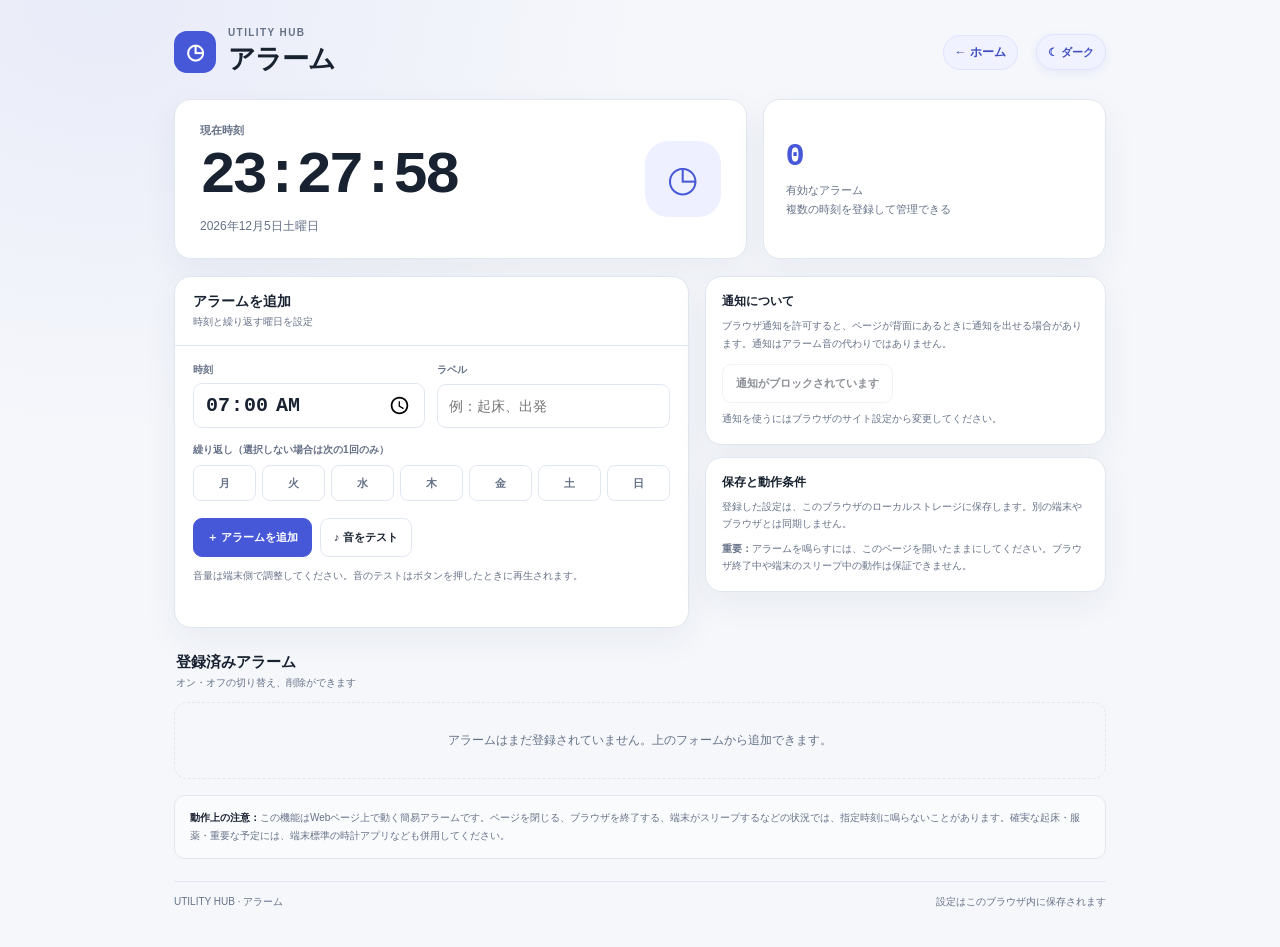
==== commit e51fb25e: "Harden alarm audio startup and saved-state parsing" ====
--- a/alarm.html
+++ b/alarm.html
@@ -302,8 +302,8 @@
               label: String(alarm.label || "アラーム").slice(0, 40),
               days: alarm.days.map(Number).filter(function (day) { return day >= 0 && day <= 6; }),
               enabled: Boolean(alarm.enabled),
-              nextAt: Number.isFinite(Number(alarm.nextAt)) ? Number(alarm.nextAt) : null,
-              snoozeUntil: Number.isFinite(Number(alarm.snoozeUntil)) ? Number(alarm.snoozeUntil) : null
+              nextAt: alarm.nextAt === null || alarm.nextAt === undefined ? null : (Number.isFinite(Number(alarm.nextAt)) ? Number(alarm.nextAt) : null),
+              snoozeUntil: alarm.snoozeUntil === null || alarm.snoozeUntil === undefined ? null : (Number.isFinite(Number(alarm.snoozeUntil)) ? Number(alarm.snoozeUntil) : null)
             };
           });
         } catch (error) {
@@ -485,22 +485,32 @@
 
       function playTone(frequency, duration) {
         unlockAudio();
-        if (!audioContext || audioContext.state !== "running") return;
-        try {
-          const oscillator = audioContext.createOscillator();
-          const gain = audioContext.createGain();
-          const start = audioContext.currentTime;
-          oscillator.type = "sine";
-          oscillator.frequency.setValueAtTime(frequency, start);
-          gain.gain.setValueAtTime(0.0001, start);
-          gain.gain.exponentialRampToValueAtTime(0.16, start + 0.025);
-          gain.gain.exponentialRampToValueAtTime(0.0001, start + duration);
-          oscillator.connect(gain);
-          gain.connect(audioContext.destination);
-          oscillator.start(start);
-          oscillator.stop(start + duration + 0.02);
-        } catch (error) {
-          // Audio output may be blocked by the browser or device.
+        if (!audioContext) return;
+
+        function playWhenReady() {
+          if (!audioContext || audioContext.state !== "running") return;
+          try {
+            const oscillator = audioContext.createOscillator();
+            const gain = audioContext.createGain();
+            const start = audioContext.currentTime;
+            oscillator.type = "sine";
+            oscillator.frequency.setValueAtTime(frequency, start);
+            gain.gain.setValueAtTime(0.0001, start);
+            gain.gain.exponentialRampToValueAtTime(0.16, start + 0.025);
+            gain.gain.exponentialRampToValueAtTime(0.0001, start + duration);
+            oscillator.connect(gain);
+            gain.connect(audioContext.destination);
+            oscillator.start(start);
+            oscillator.stop(start + duration + 0.02);
+          } catch (error) {
+            // Audio output may be blocked by the browser or device.
+          }
+        }
+
+        if (audioContext.state === "suspended") {
+          audioContext.resume().then(playWhenReady).catch(function () {});
+        } else {
+          playWhenReady();
         }
       }
 
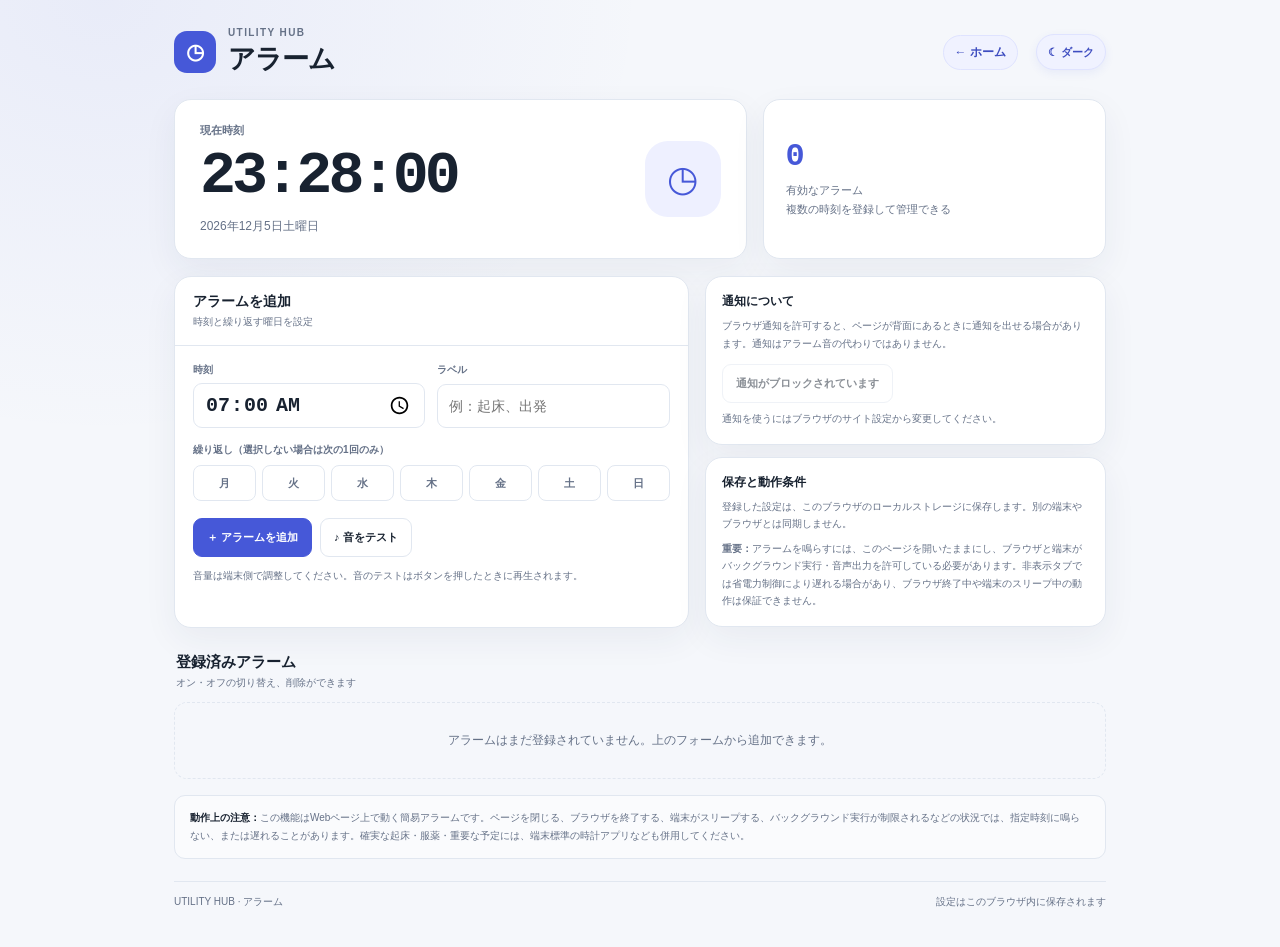
==== commit e36c2527: "Clarify background alarm limits and reduce clock polling" ====
--- a/alarm.html
+++ b/alarm.html
@@ -239,7 +239,7 @@
         <section class="panel side-card">
           <h3>保存と動作条件</h3>
           <p>登録した設定は、このブラウザのローカルストレージに保存します。別の端末やブラウザとは同期しません。</p>
-          <p><strong>重要：</strong>アラームを鳴らすには、このページを開いたままにしてください。ブラウザ終了中や端末のスリープ中の動作は保証できません。</p>
+          <p><strong>重要：</strong>アラームを鳴らすには、このページを開いたままにし、ブラウザと端末がバックグラウンド実行・音声出力を許可している必要があります。非表示タブでは省電力制御により遅れる場合があり、ブラウザ終了中や端末のスリープ中の動作は保証できません。</p>
         </section>
       </aside>
     </div>
@@ -257,7 +257,7 @@
     </section>
 
     <div class="notice">
-      <strong>動作上の注意：</strong>この機能はWebページ上で動く簡易アラームです。ページを閉じる、ブラウザを終了する、端末がスリープするなどの状況では、指定時刻に鳴らないことがあります。確実な起床・服薬・重要な予定には、端末標準の時計アプリなども併用してください。
+      <strong>動作上の注意：</strong>この機能はWebページ上で動く簡易アラームです。ページを閉じる、ブラウザを終了する、端末がスリープする、バックグラウンド実行が制限されるなどの状況では、指定時刻に鳴らない、または遅れることがあります。確実な起床・服薬・重要な予定には、端末標準の時計アプリなども併用してください。
     </div>
 
     <footer>
@@ -677,7 +677,7 @@
       }
 
       updateClock();
-      window.setInterval(updateClock, 250);
+      window.setInterval(updateClock, 1000);
       alarms.forEach(function (alarm) {
         if (alarm.enabled && !alarm.nextAt) {
           alarm.nextAt = nextOccurrence(alarm.time, alarm.days, Date.now());
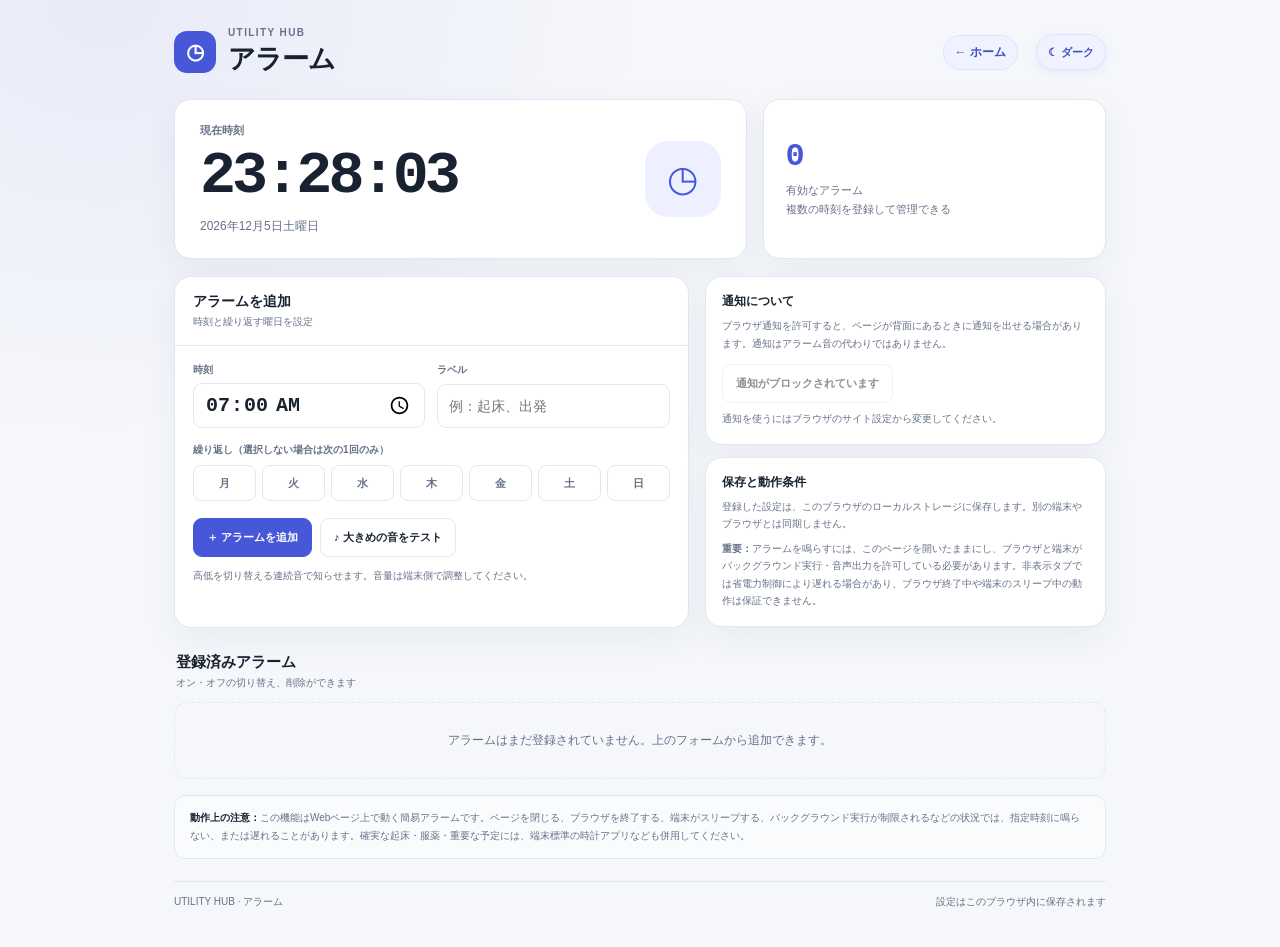
==== commit 36d3a4f7: "Make alarm sound louder and more insistent" ====
--- a/alarm.html
+++ b/alarm.html
@@ -222,9 +222,9 @@
           </div>
           <div class="form-actions">
             <button class="button primary" type="submit">＋ アラームを追加</button>
-            <button class="button" type="button" id="test-sound">♪ 音をテスト</button>
+            <button class="button" type="button" id="test-sound">♪ 大きめの音をテスト</button>
           </div>
-          <p class="form-hint">音量は端末側で調整してください。音のテストはボタンを押したときに再生されます。</p>
+          <p class="form-hint">高低を切り替える連続音で知らせます。音量は端末側で調整してください。</p>
           <div class="status-line" id="form-status" role="status"></div>
         </form>
       </section>
@@ -493,15 +493,16 @@
             const oscillator = audioContext.createOscillator();
             const gain = audioContext.createGain();
             const start = audioContext.currentTime;
-            oscillator.type = "sine";
+            oscillator.type = "triangle";
             oscillator.frequency.setValueAtTime(frequency, start);
             gain.gain.setValueAtTime(0.0001, start);
-            gain.gain.exponentialRampToValueAtTime(0.16, start + 0.025);
-            gain.gain.exponentialRampToValueAtTime(0.0001, start + duration);
+            // A stronger but still capped level: device volume remains in control.
+            gain.gain.exponentialRampToValueAtTime(0.30, start + 0.018);
+            gain.gain.setTargetAtTime(0.0001, start + duration - 0.035, 0.018);
             oscillator.connect(gain);
             gain.connect(audioContext.destination);
             oscillator.start(start);
-            oscillator.stop(start + duration + 0.02);
+            oscillator.stop(start + duration + 0.06);
           } catch (error) {
             // Audio output may be blocked by the browser or device.
           }
@@ -517,12 +518,13 @@
       function startBuzzer() {
         if (buzzerTimer) return;
         toneIndex = 0;
-        playTone(880, 0.38);
+        const frequencies = [1046, 784, 1175, 880, 1318, 988, 1175, 880];
+        playTone(frequencies[toneIndex % frequencies.length], 0.34);
+        toneIndex += 1;
         buzzerTimer = window.setInterval(function () {
-          const frequencies = [880, 660, 880, 990];
-          playTone(frequencies[toneIndex % frequencies.length], 0.38);
+          playTone(frequencies[toneIndex % frequencies.length], 0.34);
           toneIndex += 1;
-        }, 650);
+        }, 410);
       }
 
       function stopBuzzerIfIdle() {
@@ -608,9 +610,13 @@
 
       document.getElementById("test-sound").addEventListener("click", function () {
         unlockAudio();
-        playTone(880, 0.28);
-        window.setTimeout(function () { playTone(660, 0.28); }, 350);
-        setStatus("音を再生しました。聞こえない場合は端末の音量やブラウザの設定を確認してください。");
+        const testFrequencies = [1046, 784, 1175, 880, 1318, 988, 1175, 880];
+        testFrequencies.forEach(function (frequency, index) {
+          window.setTimeout(function () {
+            playTone(frequency, 0.34);
+          }, index * 410);
+        });
+        setStatus("大きめの連続アラーム音をテスト再生しています。音量は端末側で調整してください。");
       });
 
       document.getElementById("notification-button").addEventListener("click", function () {
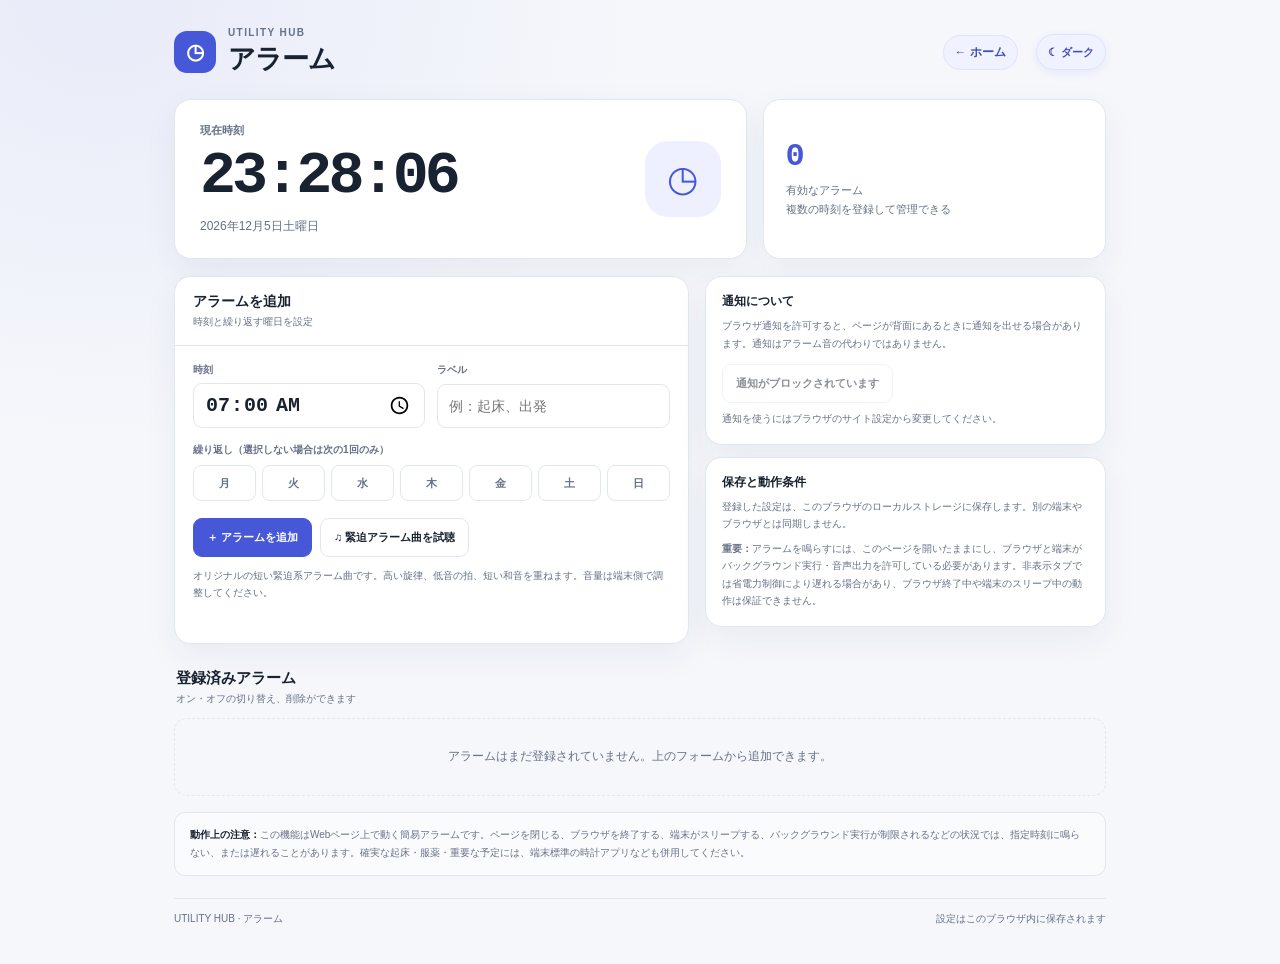
==== commit fdbd7bb8: "Replace alarm beeps with original urgent musical alert" ====
--- a/alarm.html
+++ b/alarm.html
@@ -222,9 +222,9 @@
           </div>
           <div class="form-actions">
             <button class="button primary" type="submit">＋ アラームを追加</button>
-            <button class="button" type="button" id="test-sound">♪ 大きめの音をテスト</button>
+            <button class="button" type="button" id="test-sound">♫ 緊迫アラーム曲を試聴</button>
           </div>
-          <p class="form-hint">高低を切り替える連続音で知らせます。音量は端末側で調整してください。</p>
+          <p class="form-hint">オリジナルの短い緊迫系アラーム曲です。高い旋律、低音の拍、短い和音を重ねます。音量は端末側で調整してください。</p>
           <div class="status-line" id="form-status" role="status"></div>
         </form>
       </section>
@@ -483,48 +483,83 @@
         }
       }
 
-      function playTone(frequency, duration) {
+      function playAlarmVoice(frequency, duration, waveform, peak, detune) {
+        if (!audioContext || audioContext.state !== "running") return;
+        try {
+          const oscillator = audioContext.createOscillator();
+          const gain = audioContext.createGain();
+          const start = audioContext.currentTime;
+          oscillator.type = waveform;
+          oscillator.frequency.setValueAtTime(frequency, start);
+          if (detune) oscillator.detune.setValueAtTime(detune, start);
+          gain.gain.setValueAtTime(0.0001, start);
+          gain.gain.exponentialRampToValueAtTime(peak, start + 0.012);
+          gain.gain.setTargetAtTime(0.0001, start + duration * 0.68, 0.035);
+          oscillator.connect(gain);
+          gain.connect(audioContext.destination);
+          oscillator.start(start);
+          oscillator.stop(start + duration + 0.055);
+        } catch (error) {
+          // Audio output may be blocked by the browser or device.
+        }
+      }
+
+      // Original urgent motif in A minor: rapid rising lead, low pulse and short chords.
+      const alarmMelody = [
+        659.25, 783.99, 880.00, 1046.50,
+        1174.66, 1046.50, 988.00, 1318.51,
+        1174.66, 1567.98, 1318.51, 1760.00,
+        1567.98, 1318.51, 1174.66, 1760.00
+      ];
+      const alarmChords = [
+        [220.00, 261.63, 329.63],   // Am
+        [174.61, 220.00, 261.63],   // F
+        [146.83, 174.61, 220.00],   // Dm
+        [164.81, 207.65, 246.94]    // E
+      ];
+      const alarmBass = [55.00, 43.65, 36.71, 41.20];
+
+      function playAlarmMusicStep(step) {
+        const index = step % alarmMelody.length;
+        const beat = Math.floor(index / 4);
+        playAlarmVoice(alarmMelody[index], 0.19, "sawtooth", 0.105, 0);
+        playAlarmVoice(alarmMelody[index] * 0.5, 0.16, "triangle", 0.035, -4);
+
+        if (index % 4 === 0) {
+          const chord = alarmChords[beat];
+          chord.forEach(function (frequency, chordIndex) {
+            playAlarmVoice(frequency, 0.52, "square", 0.027, chordIndex === 2 ? 3 : 0);
+          });
+          playAlarmVoice(alarmBass[beat], 0.48, "sine", 0.13, 0);
+        }
+
+        // A short upper accent at the end of each four-step phrase.
+        if (index === 3 || index === 7 || index === 11 || index === 15) {
+          playAlarmVoice(alarmMelody[index] * 2, 0.12, "square", 0.045, 0);
+        }
+      }
+
+      function startBuzzer() {
+        if (buzzerTimer) return;
         unlockAudio();
         if (!audioContext) return;
 
-        function playWhenReady() {
-          if (!audioContext || audioContext.state !== "running") return;
-          try {
-            const oscillator = audioContext.createOscillator();
-            const gain = audioContext.createGain();
-            const start = audioContext.currentTime;
-            oscillator.type = "triangle";
-            oscillator.frequency.setValueAtTime(frequency, start);
-            gain.gain.setValueAtTime(0.0001, start);
-            // A stronger but still capped level: device volume remains in control.
-            gain.gain.exponentialRampToValueAtTime(0.30, start + 0.018);
-            gain.gain.setTargetAtTime(0.0001, start + duration - 0.035, 0.018);
-            oscillator.connect(gain);
-            gain.connect(audioContext.destination);
-            oscillator.start(start);
-            oscillator.stop(start + duration + 0.06);
-          } catch (error) {
-            // Audio output may be blocked by the browser or device.
-          }
-        }
+        const beginMusic = function () {
+          if (buzzerTimer || !audioContext || audioContext.state !== "running") return;
+          toneIndex = 0;
+          playAlarmMusicStep(toneIndex);
+          toneIndex += 1;
+          buzzerTimer = window.setInterval(function () {
+            playAlarmMusicStep(toneIndex);
+            toneIndex += 1;
+          }, 200);
+        };
 
         if (audioContext.state === "suspended") {
-          audioContext.resume().then(playWhenReady).catch(function () {});
+          audioContext.resume().then(beginMusic).catch(function () {});
         } else {
-          playWhenReady();
-        }
-      }
-
-      function startBuzzer() {
-        if (buzzerTimer) return;
-        toneIndex = 0;
-        const frequencies = [1046, 784, 1175, 880, 1318, 988, 1175, 880];
-        playTone(frequencies[toneIndex % frequencies.length], 0.34);
-        toneIndex += 1;
-        buzzerTimer = window.setInterval(function () {
-          playTone(frequencies[toneIndex % frequencies.length], 0.34);
-          toneIndex += 1;
-        }, 410);
+          beginMusic();
+        }
       }
 
       function stopBuzzerIfIdle() {
@@ -610,13 +645,37 @@
 
       document.getElementById("test-sound").addEventListener("click", function () {
         unlockAudio();
-        const testFrequencies = [1046, 784, 1175, 880, 1318, 988, 1175, 880];
-        testFrequencies.forEach(function (frequency, index) {
-          window.setTimeout(function () {
-            playTone(frequency, 0.34);
-          }, index * 410);
-        });
-        setStatus("大きめの連続アラーム音をテスト再生しています。音量は端末側で調整してください。");
+        if (!audioContext) {
+          setStatus("このブラウザでは音声を再生できません。");
+          return;
+        }
+
+        const runPreview = function () {
+          if (audioContext.state !== "running") {
+            setStatus("音声を開始できませんでした。ブラウザの音声設定を確認してください。");
+            return;
+          }
+          let previewStep = 0;
+          playAlarmMusicStep(previewStep);
+          previewStep += 1;
+          const previewTimer = window.setInterval(function () {
+            if (previewStep >= 32) {
+              window.clearInterval(previewTimer);
+              return;
+            }
+            playAlarmMusicStep(previewStep);
+            previewStep += 1;
+          }, 200);
+          setStatus("緊迫系アラーム曲を約6秒間試聴しています。音量は端末側で調整してください。");
+        };
+
+        if (audioContext.state === "suspended") {
+          audioContext.resume().then(runPreview).catch(function () {
+            setStatus("音声を開始できませんでした。もう一度ボタンを押してください。");
+          });
+        } else {
+          runPreview();
+        }
       });
 
       document.getElementById("notification-button").addEventListener("click", function () {
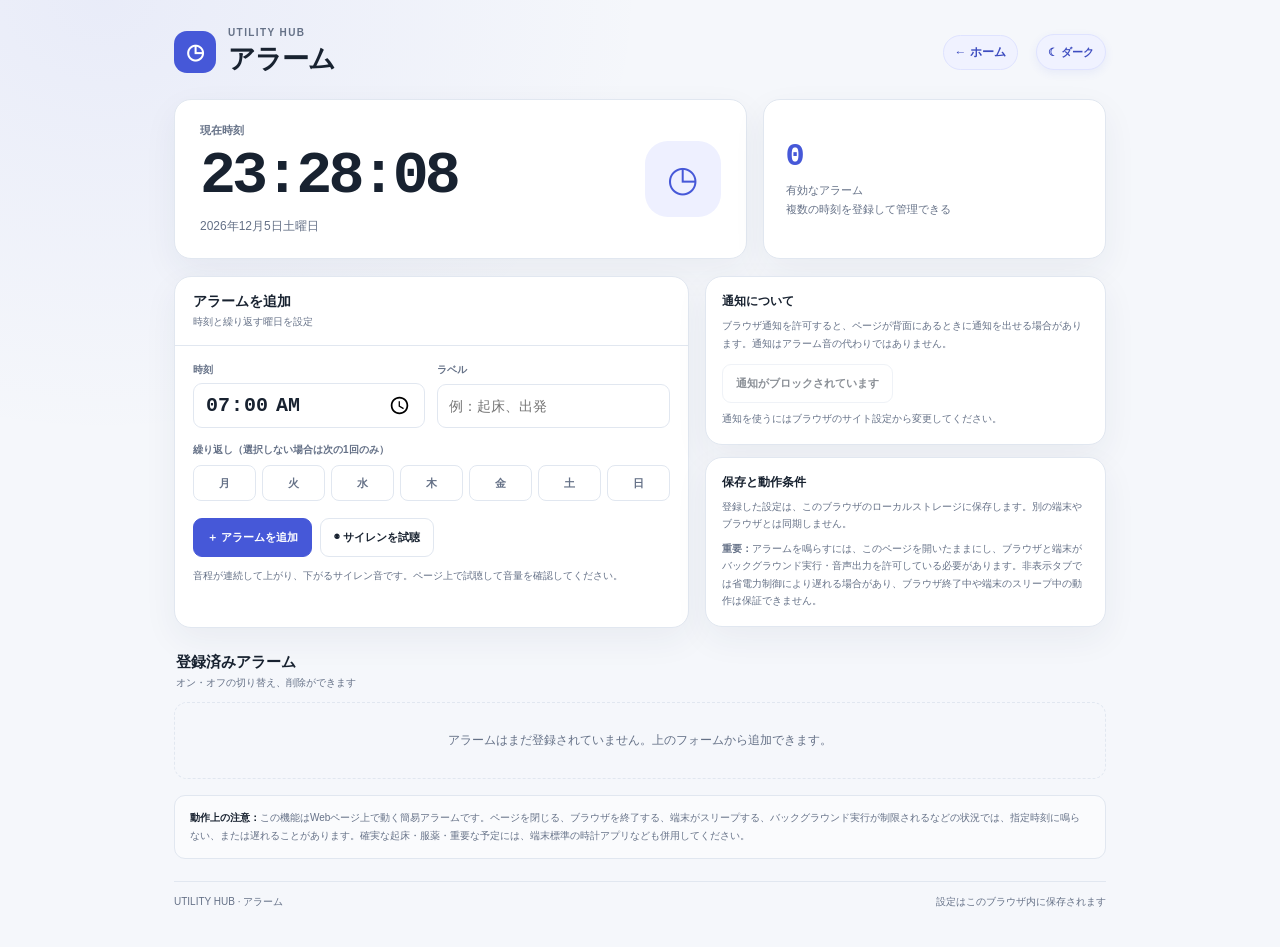
==== commit e10b6ad6: "Replace musical alarm with oscillating siren" ====
--- a/alarm.html
+++ b/alarm.html
@@ -222,9 +222,9 @@
           </div>
           <div class="form-actions">
             <button class="button primary" type="submit">＋ アラームを追加</button>
-            <button class="button" type="button" id="test-sound">♫ 緊迫アラーム曲を試聴</button>
+            <button class="button" type="button" id="test-sound">◉ サイレンを試聴</button>
           </div>
-          <p class="form-hint">オリジナルの短い緊迫系アラーム曲です。高い旋律、低音の拍、短い和音を重ねます。音量は端末側で調整してください。</p>
+          <p class="form-hint">音程が連続して上がり、下がるサイレン音です。ページ上で試聴して音量を確認してください。</p>
           <div class="status-line" id="form-status" role="status"></div>
         </form>
       </section>
@@ -483,89 +483,105 @@
         }
       }
 
-      function playAlarmVoice(frequency, duration, waveform, peak, detune) {
-        if (!audioContext || audioContext.state !== "running") return;
-        try {
-          const oscillator = audioContext.createOscillator();
-          const gain = audioContext.createGain();
-          const start = audioContext.currentTime;
-          oscillator.type = waveform;
-          oscillator.frequency.setValueAtTime(frequency, start);
-          if (detune) oscillator.detune.setValueAtTime(detune, start);
-          gain.gain.setValueAtTime(0.0001, start);
-          gain.gain.exponentialRampToValueAtTime(peak, start + 0.012);
-          gain.gain.setTargetAtTime(0.0001, start + duration * 0.68, 0.035);
-          oscillator.connect(gain);
-          gain.connect(audioContext.destination);
-          oscillator.start(start);
-          oscillator.stop(start + duration + 0.055);
-        } catch (error) {
-          // Audio output may be blocked by the browser or device.
-        }
-      }
-
-      // Original urgent motif in A minor: rapid rising lead, low pulse and short chords.
-      const alarmMelody = [
-        659.25, 783.99, 880.00, 1046.50,
-        1174.66, 1046.50, 988.00, 1318.51,
-        1174.66, 1567.98, 1318.51, 1760.00,
-        1567.98, 1318.51, 1174.66, 1760.00
-      ];
-      const alarmChords = [
-        [220.00, 261.63, 329.63],   // Am
-        [174.61, 220.00, 261.63],   // F
-        [146.83, 174.61, 220.00],   // Dm
-        [164.81, 207.65, 246.94]    // E
-      ];
-      const alarmBass = [55.00, 43.65, 36.71, 41.20];
-
-      function playAlarmMusicStep(step) {
-        const index = step % alarmMelody.length;
-        const beat = Math.floor(index / 4);
-        playAlarmVoice(alarmMelody[index], 0.19, "sawtooth", 0.105, 0);
-        playAlarmVoice(alarmMelody[index] * 0.5, 0.16, "triangle", 0.035, -4);
-
-        if (index % 4 === 0) {
-          const chord = alarmChords[beat];
-          chord.forEach(function (frequency, chordIndex) {
-            playAlarmVoice(frequency, 0.52, "square", 0.027, chordIndex === 2 ? 3 : 0);
-          });
-          playAlarmVoice(alarmBass[beat], 0.48, "sine", 0.13, 0);
-        }
-
-        // A short upper accent at the end of each four-step phrase.
-        if (index === 3 || index === 7 || index === 11 || index === 15) {
-          playAlarmVoice(alarmMelody[index] * 2, 0.12, "square", 0.045, 0);
-        }
+      let sirenOscillators = [];
+      let sirenGainNodes = [];
+      let sirenNextStart = 0;
+      let previewStopTimer = null;
+
+      function scheduleSirenSweep(startAt) {
+        if (!audioContext || sirenOscillators.length === 0) return;
+        const start = Math.max(startAt, audioContext.currentTime + 0.025);
+        const end = start + 1.9;
+
+        sirenOscillators.forEach(function (oscillator, index) {
+          const low = index === 0 ? 620 : 310;
+          const high = index === 0 ? 1080 : 540;
+          const frequency = oscillator.frequency;
+          frequency.cancelScheduledValues(start);
+          frequency.setValueAtTime(low, start);
+          frequency.linearRampToValueAtTime(high, start + 0.95);
+          frequency.linearRampToValueAtTime(low, end);
+        });
+        sirenNextStart = end;
       }
 
       function startBuzzer() {
-        if (buzzerTimer) return;
+        if (buzzerTimer || sirenOscillators.length > 0) return;
         unlockAudio();
         if (!audioContext) return;
 
-        const beginMusic = function () {
-          if (buzzerTimer || !audioContext || audioContext.state !== "running") return;
-          toneIndex = 0;
-          playAlarmMusicStep(toneIndex);
-          toneIndex += 1;
-          buzzerTimer = window.setInterval(function () {
-            playAlarmMusicStep(toneIndex);
-            toneIndex += 1;
-          }, 200);
+        const beginSiren = function () {
+          if (buzzerTimer || sirenOscillators.length > 0 ||
+              !audioContext || audioContext.state !== "running") return;
+
+          try {
+            const now = audioContext.currentTime;
+            const mainOscillator = audioContext.createOscillator();
+            const mainGain = audioContext.createGain();
+            mainOscillator.type = "triangle";
+            mainGain.gain.setValueAtTime(0.19, now);
+            mainOscillator.connect(mainGain);
+            mainGain.connect(audioContext.destination);
+            mainOscillator.start(now);
+
+            const bodyOscillator = audioContext.createOscillator();
+            const bodyGain = audioContext.createGain();
+            bodyOscillator.type = "sine";
+            bodyGain.gain.setValueAtTime(0.055, now);
+            bodyOscillator.connect(bodyGain);
+            bodyGain.connect(audioContext.destination);
+            bodyOscillator.start(now);
+
+            sirenOscillators = [mainOscillator, bodyOscillator];
+            sirenGainNodes = [mainGain, bodyGain];
+            scheduleSirenSweep(now + 0.04);
+
+            // Schedule each next sweep slightly ahead for a seamless repeating wail.
+            buzzerTimer = window.setInterval(function () {
+              scheduleSirenSweep(sirenNextStart);
+            }, 1700);
+          } catch (error) {
+            sirenOscillators = [];
+            sirenGainNodes = [];
+          }
         };
 
         if (audioContext.state === "suspended") {
-          audioContext.resume().then(beginMusic).catch(function () {});
+          audioContext.resume().then(beginSiren).catch(function () {});
         } else {
-          beginMusic();
-        }
-      }
-
-      function stopBuzzerIfIdle() {
-        if (ringingIds.size === 0 && buzzerTimer) {
+          beginSiren();
+        }
+      }
+
+      function stopSiren() {
+        if (buzzerTimer) {
           window.clearInterval(buzzerTimer);
           buzzerTimer = null;
+        }
+        if (previewStopTimer) {
+          window.clearTimeout(previewStopTimer);
+          previewStopTimer = null;
+        }
+        const now = audioContext ? audioContext.currentTime : 0;
+        sirenGainNodes.forEach(function (gain) {
+          try {
+            gain.gain.cancelScheduledValues(now);
+            gain.gain.setTargetAtTime(0.0001, now, 0.035);
+          } catch (error) {}
+        });
+        sirenOscillators.forEach(function (oscillator) {
+          try {
+            oscillator.stop(now + 0.16);
+          } catch (error) {}
+        });
+        sirenOscillators = [];
+        sirenGainNodes = [];
+        sirenNextStart = 0;
+      }
+
+      function stopBuzzerIfIdle() {
+        if (ringingIds.size === 0 && (buzzerTimer || sirenOscillators.length > 0 || previewStopTimer)) {
+          stopSiren();
         }
       }
 
@@ -655,18 +671,13 @@
             setStatus("音声を開始できませんでした。ブラウザの音声設定を確認してください。");
             return;
           }
-          let previewStep = 0;
-          playAlarmMusicStep(previewStep);
-          previewStep += 1;
-          const previewTimer = window.setInterval(function () {
-            if (previewStep >= 32) {
-              window.clearInterval(previewTimer);
-              return;
-            }
-            playAlarmMusicStep(previewStep);
-            previewStep += 1;
-          }, 200);
-          setStatus("緊迫系アラーム曲を約6秒間試聴しています。音量は端末側で調整してください。");
+          startBuzzer();
+          if (previewStopTimer) window.clearTimeout(previewStopTimer);
+          previewStopTimer = window.setTimeout(function () {
+            previewStopTimer = null;
+            if (ringingIds.size === 0) stopSiren();
+          }, 5700);
+          setStatus("上下にうなるサイレン音を約6秒間試聴しています。音量は端末側で調整してください。");
         };
 
         if (audioContext.state === "suspended") {
@@ -757,7 +768,7 @@
         if (!document.hidden) checkAlarms();
       });
       window.addEventListener("pagehide", function () {
-        if (buzzerTimer) window.clearInterval(buzzerTimer);
+        stopSiren();
       });
       saveAlarms();
     })();
